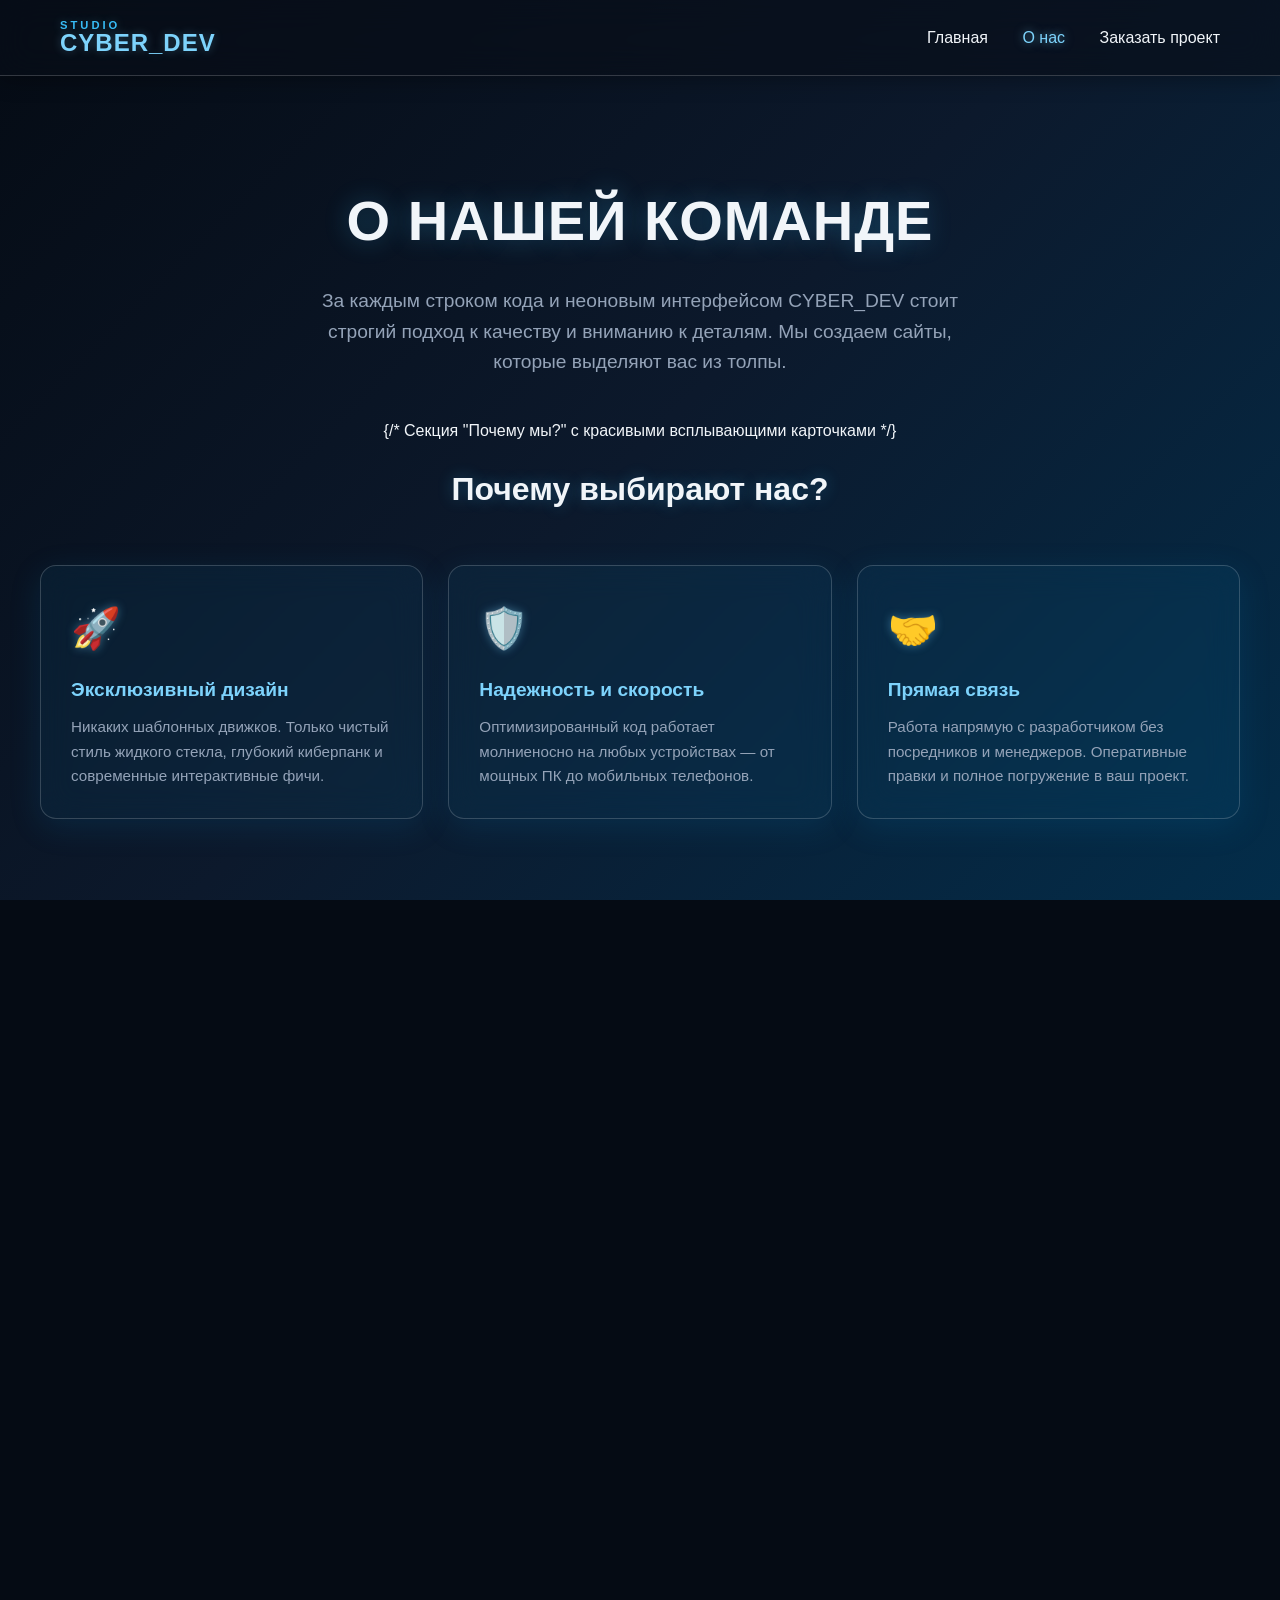
==== about.html @ 65df3660 "Add Why Us section with smooth scroll animations to about.html" ====
<!DOCTYPE html>
<html lang="ru">
<head>
    <meta charset="UTF-8" />
    <meta name="viewport" content="width=device-width, initial-scale=1.0" />
    <title>CYBER_DEV // О нашей команде</title>
    <meta name="description" content="Познакомьтесь с командой CYBER_DEV, создающей веб-будущее." />
    <link rel="stylesheet" href="css/styles.css" />
    <style>
        /* Анимация появления элементов при прокрутке */
        .fade-in-up {
            opacity: 0;
            transform: translateY(30px);
            transition: opacity 0.8s cubic-bezier(0.05, 0.9, 0.1, 1.05), transform 0.8s cubic-bezier(0.05, 0.9, 0.1, 1.05);
        }
        .fade-in-up.visible {
            opacity: 1;
            transform: translateY(0);
        }

        /* Дополнительные стили для блока "Почему мы?" */
        .why-us-grid {
            display: grid;
            grid-template-columns: repeat(auto-fit, minmax(280px, 1fr));
            gap: 25px;
            margin: 50px 0;
        }
        .why-card {
            background: var(--glass-bg);
            backdrop-filter: blur(16px);
            -webkit-backdrop-filter: blur(16px);
            border: 1px solid var(--glass-border);
            border-radius: 16px;
            padding: 30px;
            text-align: left;
            box-shadow: var(--glass-shadow);
            transition: all 0.4s ease;
        }
        .why-card:hover {
            transform: translateY(-5px);
            border-color: rgba(125, 211, 252, 0.4);
            box-shadow: 0 12px 35px rgba(2, 132, 199, 0.2), var(--ice-glow);
        }
        .why-card h4 {
            color: var(--ice-light);
            margin-bottom: 10px;
            font-size: 1.2rem;
        }
        .why-card p {
            color: #94a3b8;
            font-size: 0.95rem;
        }
    </style>
</head>
<body class="cyber-body">
    <header class="site-header">
        <div class="wrap header-inner">
            <a class="brand" href="index.html">
                <small>STUDIO</small>
                <strong>CYBER_DEV</strong>
            </a>
            <nav class="header-nav">
                <a href="index.html">Главная</a>
                <a href="about.html" class="active">О нас</a>
                <a href="#order-section">Заказать проект</a>
            </nav>
        </div>
    </header>

    <main class="wrap hero-section">
        <section class="hero fade-in-up">
            <h1 class="hero-title glitch" data-text="О нашей команде">О нашей команде</h1>
            <p class="hero-subtitle">
                За каждым строком кода и неоновым интерфейсом CYBER_DEV стоит строгий подход к качеству и вниманию к деталям. Мы создаем сайты, которые выделяют вас из толпы.
            </p>
        </section>

        {/* Секция "Почему мы?" с красивыми всплывающими карточками */}
        <section style="padding: 20px 0;">
            <h2 style="text-align: center; color: var(--text-main); margin-bottom: 30px; font-size: 2rem; text-shadow: 0 0 15px rgba(56, 189, 248, 0.3);" class="fade-in-up">Почему выбирают нас?</h2>
            
            <div class="why-us-grid">
                <div class="why-card fade-in-up" style="transition-delay: 0.1s;">
                    <div class="card-icon">🚀</div>
                    <h4>Эксклюзивный дизайн</h4>
                    <p>Никаких шаблонных движков. Только чистый стиль жидкого стекла, глубокий киберпанк и современные интерактивные фичи.</p>
                </div>
                <div class="why-card fade-in-up" style="transition-delay: 0.2s;">
                    <div class="card-icon">🛡️</div>
                    <h4>Надежность и скорость</h4>
                    <p>Оптимизированный код работает молниеносно на любых устройствах — от мощных ПК до мобильных телефонов.</p>
                </div>
                <div class="why-card fade-in-up" style="transition-delay: 0.3s;">
                    <div class="card-icon">🤝</div>
                    <h4>Прямая связь</h4>
                    <p>Работа напрямую с разработчиком без посредников и менеджеров. Оперативные правки и полное погружение в ваш проект.</p>
                </div>
            </div>
        </section>

        <!-- Блок разработчика -->
        <section class="services-grid fade-in-up" style="justify-content: center; display: flex; padding-bottom: 20px;">
            <div class="service-card" style="text-align: center; max-width: 450px;">
                <h3 style="color: var(--ice-light); margin-bottom: 10px;">Ядро разработки</h3>
                <p>Создание уникальных цифровых миров и веб-интерфейсов с вайбом киберпанка.</p>
            </div>
        </section>

        <!-- Секция заказа проекта -->
        <section id="order-section" class="order-container fade-in-up">
            <div class="order-card cyber-glass">
                <div class="profile-avatar-wrap">
                    <img src="images/3001849068.jpg" alt="Захар Прудников" class="profile-avatar">
                    <div class="neon-glow-ring"></div>
                </div>
                <div class="order-info">
                    <h2>Связь с разработчиком</h2>
                    <p>Хотите заказать современный кибер-лендинг или обсудить проект? Напишите мне в Telegram — обсудим детали!</p>
                    <a href="https://t.me/iusearchbtwe" target="_blank" class="telegram-btn">
                        <svg width="20" height="20" viewBox="0 0 24 24" fill="currentColor"><path d="M12 0C5.373 0 0 5.373 0 12s5.373 12 12 12 12-5.373 12-12S18.627 0 12 0zm5.894 8.221l-1.97 9.28c-.145.658-.537.818-1.084.508l-3-2.21-1.446 1.394c-.14.14-.26.26-.534.26l.213-3.053 5.56-5.023c.242-.213-.054-.333-.373-.121l-6.871 4.326-2.962-.924c-.643-.204-.657-.643.136-.953l11.57-4.461c.537-.195 1.006.13.821 1.054z"/></svg>
                        Написать в Telegram (@iusearchbtwe)
                    </a>
                </div>
            </div>
        </section>
    </main>

    <footer class="site-footer">
        <div class="wrap">&copy; 2026 CYBER_DEV STUDIO. Мыслим в стиле неон.</div>
    </footer>

    <script>
        // Плавный скролл для якорей
        document.querySelectorAll('a[href^="#"]').forEach(anchor => {
            anchor.addEventListener('click', function (e) {
                const targetId = this.getAttribute('href');
                if (targetId.startsWith('#') && targetId.length > 1) {
                    e.preventDefault();
                    const targetElement = document.querySelector(targetId);
                    if (targetElement) {
                        const bodyContainer = document.querySelector('body.cyber-body');
                        const targetPosition = targetElement.offsetTop - 20;
                        bodyContainer.scrollTo({
                            top: targetPosition,
                            behavior: 'smooth'
                        });
                    }
                }
            });
        });

        // Скрипт для всплывания элементов при прокрутке внутри кастомного body
        const bodyContainer = document.querySelector('body.cyber-body');
        const observerOptions = {
            root: bodyContainer,
            threshold: 0.1
        };

        const observer = new IntersectionObserver((entries, observer) => {
            entries.forEach(entry => {
                if (entry.isIntersecting) {
                    entry.target.classList.add('visible');
                    observer.unobserve(entry.target);
                }
            });
        }, observerOptions);

        document.querySelectorAll('.fade-in-up').forEach(el => {
            observer.observe(el);
        });
    </script>
</body>
</html>
---- css/styles.css ----
/* --- Liquid Glass / Ледяной стиль --- */
:root {
    --bg-color: #080e1a;         /* Глубокий темно-синий ночной фон */
    --ice-blue: #38bdf8;         /* Яркий ледяно-голубой акцент */
    --ice-light: #7dd3fc;        /* Светлый голубой оттенок */
    --glass-bg: rgba(14, 165, 233, 0.07); /* Полупрозрачная стеклянная заливка */
    --glass-border: rgba(255, 255, 255, 0.18); /* Тонкий световой блик рамки */
    --text-main: #f1f5f9;        /* Чистый светлый текст */
    --glass-shadow: 0 8px 32px 0 rgba(2, 132, 199, 0.15);
    --ice-glow: 0 0 15px rgba(56, 189, 248, 0.4), 0 0 30px rgba(56, 189, 248, 0.2);
}

*, *::before, *::after {
    box-sizing: border-box;
    margin: 0;
    padding: 0;
}

/* Фиксация html и body для предотвращения белых полос прокрутки на мобильных */
html {
    background-color: #050b14;
    height: 100%;
    overflow: hidden;
}

body.cyber-body {
    background: linear-gradient(135deg, #050b14 0%, #0c192c 50%, #032d4a 100%);
    background-attachment: fixed;
    color: var(--text-main);
    font-family: 'Segoe UI', Tahoma, Geneva, Verdana, sans-serif;
    line-height: 1.6;
    
    /* Переносим скролл внутрь body на всю высоту экрана */
    position: fixed;
    top: 0;
    left: 0;
    width: 100%;
    height: 100%;
    overflow-y: auto;
    overflow-x: hidden;
    -webkit-overflow-scrolling: touch;
}

.wrap {
    max-width: 1200px;
    margin: 0 auto;
    padding: 0 20px;
}

/* Шапка сайта (Эффект жидкого стекла) */
.site-header {
    background: rgba(8, 14, 26, 0.65);
    backdrop-filter: blur(16px);
    -webkit-backdrop-filter: blur(16px);
    padding: 20px 0;
    border-bottom: 1px solid var(--glass-border);
    position: sticky;
    top: 0;
    z-index: 1000;
    box-shadow: 0 4px 20px rgba(0, 0, 0, 0.3);
}

.header-inner {
    display: flex;
    justify-content: space-between;
    align-items: center;
}

.brand {
    text-decoration: none;
    color: var(--ice-light);
    font-weight: bold;
    text-shadow: 0 0 10px rgba(125, 211, 252, 0.3);
    display: flex;
    flex-direction: column;
    line-height: 1;
    transition: transform 0.3s ease;
}

.brand:hover {
    transform: scale(1.02);
}

.brand small {
    font-size: 0.7rem;
    letter-spacing: 3px;
    color: var(--ice-blue);
}

.brand strong {
    font-size: 1.5rem;
    letter-spacing: 1px;
}

.header-nav a {
    text-decoration: none;
    color: var(--text-main);
    margin-left: 30px;
    transition: all 0.3s ease;
    position: relative;
    padding: 5px 0;
    font-weight: 500;
}

.header-nav a:hover, 
.header-nav a.active {
    color: var(--ice-light);
    text-shadow: 0 0 10px rgba(125, 211, 252, 0.6);
}

/* Главный блок */
.hero-section {
    padding: 100px 0;
    text-align: center;
}

.hero-title {
    font-size: 3.5rem;
    color: var(--text-main);
    margin-bottom: 20px;
    text-shadow: 0 0 25px rgba(56, 189, 248, 0.3);
    text-transform: uppercase;
    letter-spacing: 1px;
}

.hero-subtitle {
    font-size: 1.2rem;
    max-width: 700px;
    margin: 0 auto 40px;
    color: #94a3b8;
}

/* Кнопки в стиле Liquid Glass */
.btn-neon {
    display: inline-block;
    padding: 15px 35px;
    background: var(--glass-bg);
    backdrop-filter: blur(12px);
    -webkit-backdrop-filter: blur(12px);
    border: 1px solid var(--glass-border);
    border-radius: 12px;
    color: var(--ice-light);
    text-decoration: none;
    text-transform: uppercase;
    font-weight: bold;
    letter-spacing: 1px;
    transition: all 0.4s cubic-bezier(0.05, 0.9, 0.1, 1.05);
    box-shadow: var(--glass-shadow);
}

.btn-neon:hover {
    background: rgba(56, 189, 248, 0.2);
    border-color: var(--ice-light);
    color: #ffffff;
    transform: translateY(-3px);
    box-shadow: 0 10px 30px rgba(56, 189, 248, 0.35), var(--ice-glow);
}

/* Карточки услуг (Стеклянные панели) */
.services-grid {
    display: grid;
    grid-template-columns: repeat(auto-fit, minmax(300px, 1fr));
    gap: 30px;
    padding: 50px 0;
}

.service-card {
    background: var(--glass-bg);
    backdrop-filter: blur(16px);
    -webkit-backdrop-filter: blur(16px);
    border: 1px solid var(--glass-border);
    border-radius: 18px;
    padding: 35px;
    text-align: left;
    box-shadow: var(--glass-shadow);
    transition: all 0.4s cubic-bezier(0.05, 0.9, 0.1, 1.05);
}

.service-card:hover {
    transform: translateY(-6px);
    background: rgba(14, 165, 233, 0.12);
    border-color: rgba(125, 211, 252, 0.4);
    box-shadow: 0 15px 40px rgba(2, 132, 199, 0.25), 0 0 20px rgba(56, 189, 248, 0.15);
}

.card-icon {
    font-size: 2.5rem;
    color: var(--ice-light);
    margin-bottom: 15px;
    text-shadow: 0 0 10px rgba(125, 211, 252, 0.4);
}

.service-card h3 {
    color: var(--text-main);
    margin-bottom: 10px;
    font-size: 1.3rem;
}

.service-card p {
    color: #94a3b8;
}

/* Подвал */
.site-footer {
    background: rgba(8, 14, 26, 0.8);
    backdrop-filter: blur(12px);
    -webkit-backdrop-filter: blur(12px);
    padding: 30px 0;
    border-top: 1px solid var(--glass-border);
    text-align: center;
    font-size: 0.85rem;
    color: #64748b;
}

/* --- Секция заказа проекта (В стиле Liquid Glass) --- */
.order-container {
    padding: 60px 0 100px;
    display: flex;
    justify-content: center;
    align-items: center;
}

.order-card {
    display: flex;
    align-items: center;
    gap: 40px;
    max-width: 850px;
    width: 100%;
    padding: 45px;
    border-radius: 20px;
    background: var(--glass-bg);
    backdrop-filter: blur(16px);
    -webkit-backdrop-filter: blur(16px);
    border: 1px solid var(--glass-border);
    box-shadow: var(--glass-shadow);
    transition: all 0.4s ease;
}

.order-card:hover {
    border-color: rgba(125, 211, 252, 0.4);
    box-shadow: 0 15px 40px rgba(2, 132, 199, 0.25), 0 0 25px rgba(56, 189, 248, 0.15);
}

.profile-avatar-wrap {
    position: relative;
    width: 140px;
    height: 140px;
    flex-shrink: 0;
}

.profile-avatar {
    width: 100%;
    height: 100%;
    object-fit: cover;
    border-radius: 50%;
    border: 2px solid var(--ice-light);
    box-shadow: 0 0 20px rgba(56, 189, 248, 0.4);
}

.neon-glow-ring {
    position: absolute;
    inset: -5px;
    border-radius: 50%;
    border: 1px dashed var(--ice-blue);
    animation: rotateRing 15s linear infinite;
    pointer-events: none;
}

@keyframes rotateRing {
    0% { transform: rotate(0deg); }
    100% { transform: rotate(360deg); }
}

.order-info h2 {
    color: var(--text-main);
    margin-bottom: 12px;
    font-size: 1.6rem;
    text-shadow: 0 0 15px rgba(56, 189, 248, 0.3);
}

.order-info p {
    color: #94a3b8;
    margin-bottom: 25px;
    line-height: 1.6;
}

.telegram-btn {
    display: inline-flex;
    align-items: center;
    gap: 12px;
    background: rgba(34, 158, 217, 0.15);
    backdrop-filter: blur(10px);
    -webkit-backdrop-filter: blur(10px);
    border: 1px solid rgba(56, 189, 248, 0.4);
    color: var(--ice-light);
    padding: 14px 28px;
    border-radius: 12px;
    text-decoration: none;
    font-weight: bold;
    letter-spacing: 0.5px;
    transition: all 0.3s ease;
    box-shadow: 0 4px 20px rgba(2, 132, 199, 0.2);
}

.telegram-btn:hover {
    background: rgba(34, 158, 217, 0.3);
    border-color: var(--ice-light);
    color: #ffffff;
    transform: translateY(-3px);
    box-shadow: 0 8px 25px rgba(56, 189, 248, 0.4), var(--ice-glow);
}

@media (max-width: 768px) {
    .order-card {
        flex-direction: column;
        text-align: center;
        padding: 30px 20px;
    }
    .telegram-btn {
        justify-content: center;
        width: 100%;
    }
}
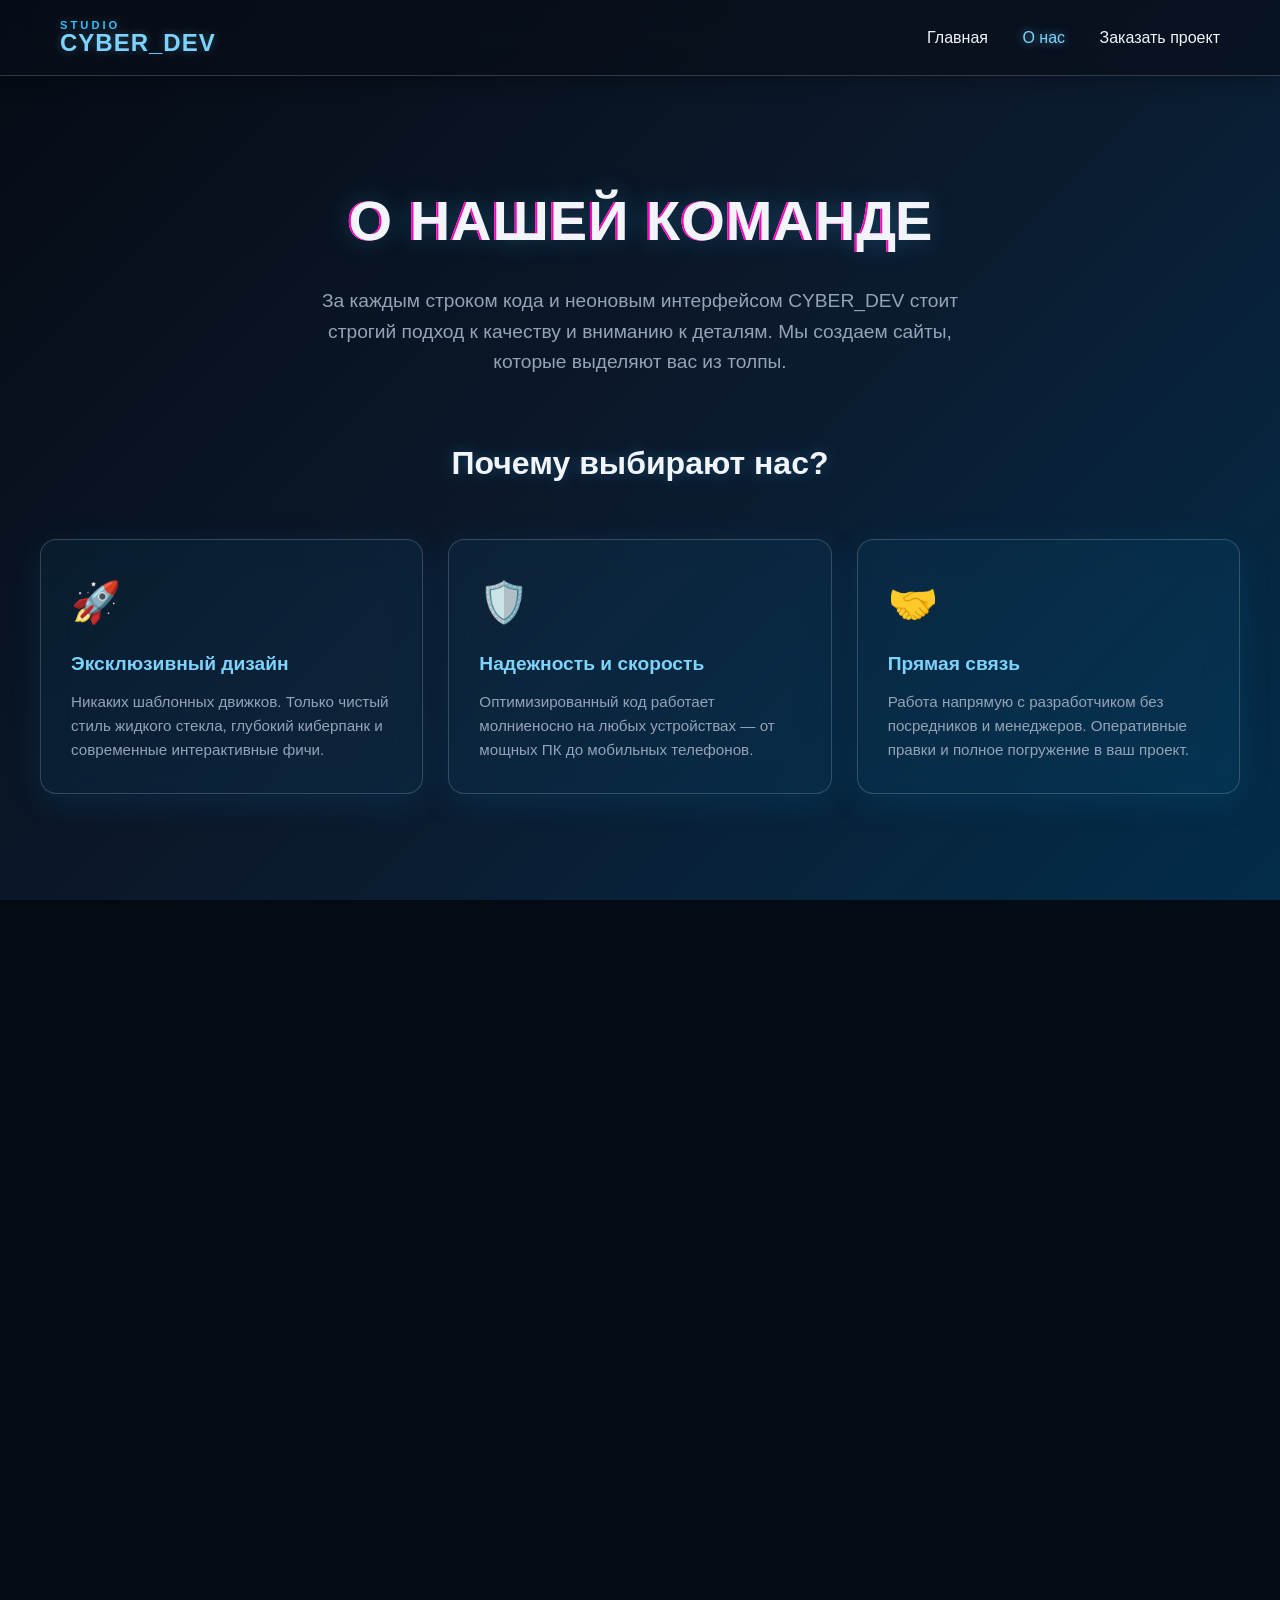
==== commit 8e8209f6: "Fix artifact comment in about.html" ====
--- a/about.html
+++ b/about.html
@@ -75,7 +75,7 @@
             </p>
         </section>
 
-        {/* Секция "Почему мы?" с красивыми всплывающими карточками */}
+        <!-- Секция "Почему мы?" с красивыми всплывающими карточками -->
         <section style="padding: 20px 0;">
             <h2 style="text-align: center; color: var(--text-main); margin-bottom: 30px; font-size: 2rem; text-shadow: 0 0 15px rgba(56, 189, 248, 0.3);" class="fade-in-up">Почему выбирают нас?</h2>
             
--- a/css/styles.css
+++ b/css/styles.css
@@ -1,11 +1,11 @@
 /* --- Liquid Glass / Ледяной стиль --- */
 :root {
-    --bg-color: #080e1a;         /* Глубокий темно-синий ночной фон */
-    --ice-blue: #38bdf8;         /* Яркий ледяно-голубой акцент */
-    --ice-light: #7dd3fc;        /* Светлый голубой оттенок */
-    --glass-bg: rgba(14, 165, 233, 0.07); /* Полупрозрачная стеклянная заливка */
-    --glass-border: rgba(255, 255, 255, 0.18); /* Тонкий световой блик рамки */
-    --text-main: #f1f5f9;        /* Чистый светлый текст */
+    --bg-color: #080e1a;
+    --ice-blue: #38bdf8;
+    --ice-light: #7dd3fc;
+    --glass-bg: rgba(14, 165, 233, 0.07);
+    --glass-border: rgba(255, 255, 255, 0.18);
+    --text-main: #f1f5f9;
     --glass-shadow: 0 8px 32px 0 rgba(2, 132, 199, 0.15);
     --ice-glow: 0 0 15px rgba(56, 189, 248, 0.4), 0 0 30px rgba(56, 189, 248, 0.2);
 }
@@ -16,7 +16,6 @@
     padding: 0;
 }
 
-/* Фиксация html и body для предотвращения белых полос прокрутки на мобильных */
 html {
     background-color: #050b14;
     height: 100%;
@@ -29,8 +28,6 @@
     color: var(--text-main);
     font-family: 'Segoe UI', Tahoma, Geneva, Verdana, sans-serif;
     line-height: 1.6;
-    
-    /* Переносим скролл внутрь body на всю высоту экрана */
     position: fixed;
     top: 0;
     left: 0;
@@ -47,7 +44,6 @@
     padding: 0 20px;
 }
 
-/* Шапка сайта (Эффект жидкого стекла) */
 .site-header {
     background: rgba(8, 14, 26, 0.65);
     backdrop-filter: blur(16px);
@@ -108,7 +104,6 @@
     text-shadow: 0 0 10px rgba(125, 211, 252, 0.6);
 }
 
-/* Главный блок */
 .hero-section {
     padding: 100px 0;
     text-align: center;
@@ -121,6 +116,55 @@
     text-shadow: 0 0 25px rgba(56, 189, 248, 0.3);
     text-transform: uppercase;
     letter-spacing: 1px;
+}
+
+.glitch {
+    position: relative;
+    display: inline-block;
+    color: var(--text-main);
+}
+
+.glitch::before,
+.glitch::after {
+    content: attr(data-text);
+    position: absolute;
+    top: 0;
+    left: 0;
+    width: 100%;
+    height: 100%;
+    background: transparent;
+}
+
+.glitch::before {
+    left: 2px;
+    text-shadow: -2px 0 #ff00c1;
+    clip: rect(24px, 550px, 90px, 0);
+    animation: glitch-anim 3s infinite linear alternate-reverse;
+}
+
+.glitch::after {
+    left: -2px;
+    text-shadow: -2px 0 #00efff, 0 2px #ff00c1;
+    clip: rect(85px, 550px, 140px, 0);
+    animation: glitch-anim2 2.5s infinite linear alternate-reverse;
+}
+
+@keyframes glitch-anim {
+    0% { clip: rect(12px, 9999px, 44px, 0); }
+    20% { clip: rect(65px, 9999px, 110px, 0); }
+    40% { clip: rect(3px, 9999px, 55px, 0); }
+    60% { clip: rect(80px, 9999px, 130px, 0); }
+    80% { clip: rect(30px, 9999px, 95px, 0); }
+    100% { clip: rect(50px, 9999px, 120px, 0); }
+}
+
+@keyframes glitch-anim2 {
+    0% { clip: rect(70px, 9999px, 115px, 0); }
+    20% { clip: rect(15px, 9999px, 60px, 0); }
+    40% { clip: rect(90px, 9999px, 145px, 0); }
+    60% { clip: rect(40px, 9999px, 85px, 0); }
+    80% { clip: rect(5px, 9999px, 35px, 0); }
+    100% { clip: rect(60px, 9999px, 100px, 0); }
 }
 
 .hero-subtitle {
@@ -130,7 +174,6 @@
     color: #94a3b8;
 }
 
-/* Кнопки в стиле Liquid Glass */
 .btn-neon {
     display: inline-block;
     padding: 15px 35px;
@@ -144,7 +187,7 @@
     text-transform: uppercase;
     font-weight: bold;
     letter-spacing: 1px;
-    transition: all 0.4s cubic-bezier(0.05, 0.9, 0.1, 1.05);
+    transition: all 0.4s ease;
     box-shadow: var(--glass-shadow);
 }
 
@@ -156,7 +199,6 @@
     box-shadow: 0 10px 30px rgba(56, 189, 248, 0.35), var(--ice-glow);
 }
 
-/* Карточки услуг (Стеклянные панели) */
 .services-grid {
     display: grid;
     grid-template-columns: repeat(auto-fit, minmax(300px, 1fr));
@@ -173,21 +215,12 @@
     padding: 35px;
     text-align: left;
     box-shadow: var(--glass-shadow);
-    transition: all 0.4s cubic-bezier(0.05, 0.9, 0.1, 1.05);
-}
-
-.service-card:hover {
-    transform: translateY(-6px);
-    background: rgba(14, 165, 233, 0.12);
-    border-color: rgba(125, 211, 252, 0.4);
-    box-shadow: 0 15px 40px rgba(2, 132, 199, 0.25), 0 0 20px rgba(56, 189, 248, 0.15);
 }
 
 .card-icon {
     font-size: 2.5rem;
     color: var(--ice-light);
     margin-bottom: 15px;
-    text-shadow: 0 0 10px rgba(125, 211, 252, 0.4);
 }
 
 .service-card h3 {
@@ -200,7 +233,6 @@
     color: #94a3b8;
 }
 
-/* Подвал */
 .site-footer {
     background: rgba(8, 14, 26, 0.8);
     backdrop-filter: blur(12px);
@@ -212,7 +244,6 @@
     color: #64748b;
 }
 
-/* --- Секция заказа проекта (В стиле Liquid Glass) --- */
 .order-container {
     padding: 60px 0 100px;
     display: flex;
@@ -233,12 +264,6 @@
     -webkit-backdrop-filter: blur(16px);
     border: 1px solid var(--glass-border);
     box-shadow: var(--glass-shadow);
-    transition: all 0.4s ease;
-}
-
-.order-card:hover {
-    border-color: rgba(125, 211, 252, 0.4);
-    box-shadow: 0 15px 40px rgba(2, 132, 199, 0.25), 0 0 25px rgba(56, 189, 248, 0.15);
 }
 
 .profile-avatar-wrap {
@@ -275,13 +300,11 @@
     color: var(--text-main);
     margin-bottom: 12px;
     font-size: 1.6rem;
-    text-shadow: 0 0 15px rgba(56, 189, 248, 0.3);
 }
 
 .order-info p {
     color: #94a3b8;
     margin-bottom: 25px;
-    line-height: 1.6;
 }
 
 .telegram-btn {
@@ -297,16 +320,13 @@
     border-radius: 12px;
     text-decoration: none;
     font-weight: bold;
-    letter-spacing: 0.5px;
     transition: all 0.3s ease;
-    box-shadow: 0 4px 20px rgba(2, 132, 199, 0.2);
 }
 
 .telegram-btn:hover {
     background: rgba(34, 158, 217, 0.3);
     border-color: var(--ice-light);
     color: #ffffff;
-    transform: translateY(-3px);
     box-shadow: 0 8px 25px rgba(56, 189, 248, 0.4), var(--ice-glow);
 }
 
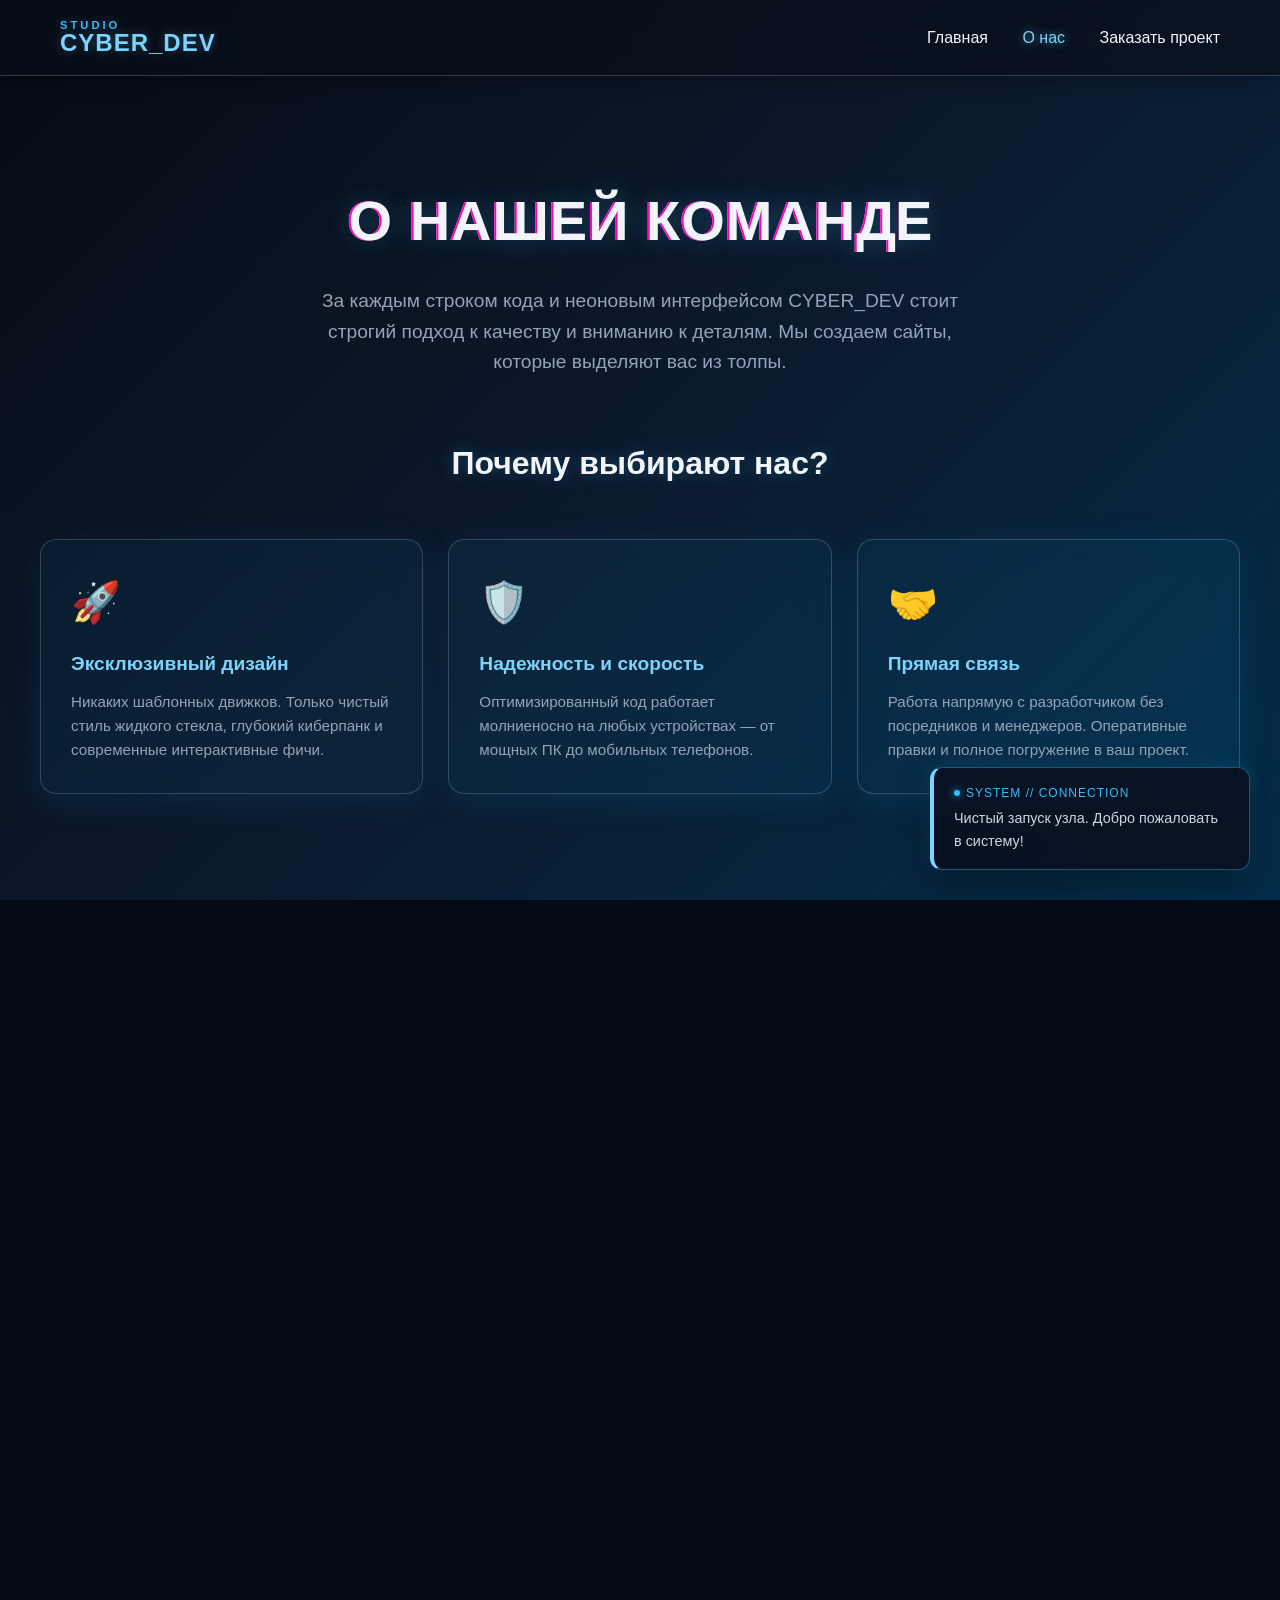
==== commit 8af962c7: "Add cyber welcome toast notification" ====
--- a/about.html
+++ b/about.html
@@ -7,7 +7,6 @@
     <meta name="description" content="Познакомьтесь с командой CYBER_DEV, создающей веб-будущее." />
     <link rel="stylesheet" href="css/styles.css" />
     <style>
-        /* Анимация появления элементов при прокрутке */
         .fade-in-up {
             opacity: 0;
             transform: translateY(30px);
@@ -18,7 +17,6 @@
             transform: translateY(0);
         }
 
-        /* Дополнительные стили для блока "Почему мы?" */
         .why-us-grid {
             display: grid;
             grid-template-columns: repeat(auto-fit, minmax(280px, 1fr));
@@ -50,9 +48,64 @@
             color: #94a3b8;
             font-size: 0.95rem;
         }
+
+        /* Стиль для всплывающего киберпанк-уведомления */
+        #cyber-welcome-toast {
+            position: fixed;
+            bottom: 30px;
+            right: 30px;
+            z-index: 9999;
+            background: rgba(10, 15, 30, 0.85);
+            backdrop-filter: blur(16px);
+            -webkit-backdrop-filter: blur(16px);
+            border: 1px solid rgba(56, 189, 248, 0.4);
+            border-left: 4px solid var(--ice-light, #38bdf8);
+            border-radius: 12px;
+            padding: 16px 20px;
+            color: #f8fafc;
+            box-shadow: 0 10px 30px rgba(0, 0, 0, 0.5), 0 0 20px rgba(56, 189, 248, 0.2);
+            font-family: inherit;
+            max-width: 320px;
+            transform: translateY(100px);
+            opacity: 0;
+            transition: all 0.5s cubic-bezier(0.175, 0.885, 0.32, 1.275);
+        }
+        #cyber-welcome-toast.show {
+            transform: translateY(0);
+            opacity: 1;
+        }
+        .toast-header {
+            font-size: 0.75rem;
+            text-transform: uppercase;
+            letter-spacing: 1px;
+            color: #38bdf8;
+            margin-bottom: 4px;
+            display: flex;
+            align-items: center;
+            gap: 6px;
+        }
+        .toast-header::before {
+            content: '';
+            display: inline-block;
+            width: 6px;
+            height: 6px;
+            background: #38bdf8;
+            border-radius: 50%;
+            box-shadow: 0 0 8px #38bdf8;
+        }
+        .toast-body {
+            font-size: 0.9rem;
+            color: #cbd5e1;
+        }
     </style>
 </head>
 <body class="cyber-body">
+    <!-- Всплывающее уведомление об источнике входа -->
+    <div id="cyber-welcome-toast">
+        <div class="toast-header">System // Connection</div>
+        <div class="toast-body" id="toast-message-text">Определяем источник подключения...</div>
+    </div>
+
     <header class="site-header">
         <div class="wrap header-inner">
             <a class="brand" href="index.html">
@@ -75,7 +128,7 @@
             </p>
         </section>
 
-        <!-- Секция "Почему мы?" с красивыми всплывающими карточками -->
+        <!-- Секция "Почему мы?" -->
         <section style="padding: 20px 0;">
             <h2 style="text-align: center; color: var(--text-main); margin-bottom: 30px; font-size: 2rem; text-shadow: 0 0 15px rgba(56, 189, 248, 0.3);" class="fade-in-up">Почему выбирают нас?</h2>
             
@@ -130,6 +183,50 @@
     </footer>
 
     <script>
+        // Логика определения источника перехода (реферера)
+        window.addEventListener('DOMContentLoaded', () => {
+            const toast = document.getElementById('cyber-welcome-toast');
+            const msgText = document.getElementById('toast-message-text');
+            
+            let sourceOrigin = document.referrer;
+            let message = "Добро пожаловать, странник! Прямой доступ к сети.";
+
+            if (sourceOrigin) {
+                try {
+                    let urlObj = new URL(sourceOrigin);
+                    let hostname = urlObj.hostname;
+                    
+                    if (hostname.includes('google')) {
+                        message = "Обнаружен вход через поисковую сеть Google.";
+                    } else if (hostname.includes('yandex')) {
+                        message = "Обнаружен вход через поисковую сеть Yandex.";
+                    } else if (hostname.includes('t.me') || hostname.includes('telegram')) {
+                        message = "Добро пожаловать из Telegram-канала/чата!";
+                    } else if (hostname.includes('vk.com')) {
+                        message = "Добро пожаловать из социальной сети VK!";
+                    } else if (hostname !== window.location.hostname) {
+                        message = `Приветствуем гостя с внешнего узла: ${hostname}`;
+                    }
+                } catch (e) {
+                    console.error(e);
+                }
+            } else {
+                message = "Чистый запуск узла. Добро пожаловать в систему!";
+            }
+
+            msgText.textContent = message;
+
+            // Плавное появление тостера через 0.8 секунд после загрузки
+            setTimeout(() => {
+                toast.classList.add('show');
+            }, 800);
+
+            // Автоматическое скрытие через 5 секунд
+            setTimeout(() => {
+                toast.classList.remove('show');
+            }, 5800);
+        });
+
         // Плавный скролл для якорей
         document.querySelectorAll('a[href^="#"]').forEach(anchor => {
             anchor.addEventListener('click', function (e) {
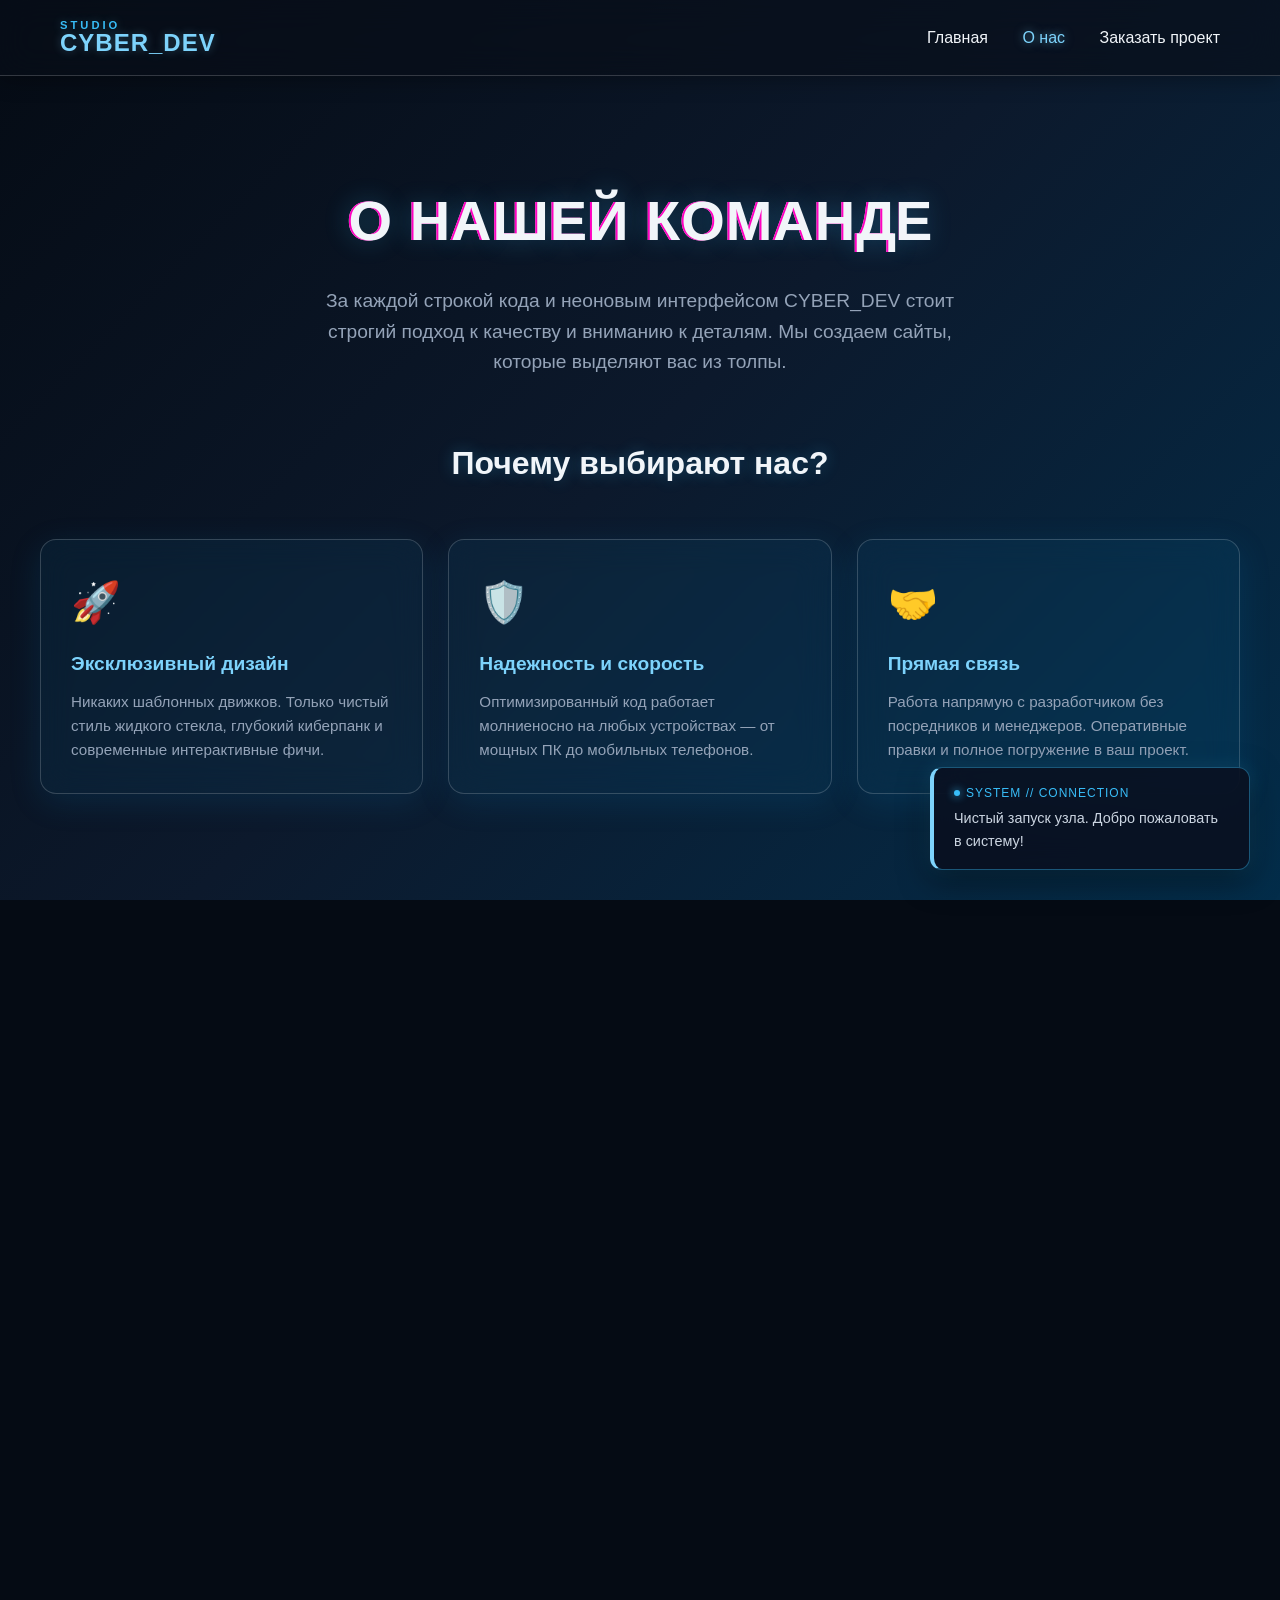
==== commit ce6e484c: "Add geolocation to welcome toast" ====
--- a/about.html
+++ b/about.html
@@ -103,7 +103,7 @@
     <!-- Всплывающее уведомление об источнике входа -->
     <div id="cyber-welcome-toast">
         <div class="toast-header">System // Connection</div>
-        <div class="toast-body" id="toast-message-text">Определяем источник подключения...</div>
+        <div class="toast-body" id="toast-message-text">Определяем местоположение узла...</div>
     </div>
 
     <header class="site-header">
@@ -124,7 +124,7 @@
         <section class="hero fade-in-up">
             <h1 class="hero-title glitch" data-text="О нашей команде">О нашей команде</h1>
             <p class="hero-subtitle">
-                За каждым строком кода и неоновым интерфейсом CYBER_DEV стоит строгий подход к качеству и вниманию к деталям. Мы создаем сайты, которые выделяют вас из толпы.
+                За каждой строкой кода и неоновым интерфейсом CYBER_DEV стоит строгий подход к качеству и вниманию к деталям. Мы создаем сайты, которые выделяют вас из толпы.
             </p>
         </section>
 
@@ -183,35 +183,53 @@
     </footer>
 
     <script>
-        // Логика определения источника перехода (реферера)
-        window.addEventListener('DOMContentLoaded', () => {
+        // Логика определения геолокации и источника перехода
+        window.addEventListener('DOMContentLoaded', async () => {
             const toast = document.getElementById('cyber-welcome-toast');
             const msgText = document.getElementById('toast-message-text');
             
-            let sourceOrigin = document.referrer;
             let message = "Добро пожаловать, странник! Прямой доступ к сети.";
-
-            if (sourceOrigin) {
-                try {
-                    let urlObj = new URL(sourceOrigin);
-                    let hostname = urlObj.hostname;
-                    
-                    if (hostname.includes('google')) {
-                        message = "Обнаружен вход через поисковую сеть Google.";
-                    } else if (hostname.includes('yandex')) {
-                        message = "Обнаружен вход через поисковую сеть Yandex.";
-                    } else if (hostname.includes('t.me') || hostname.includes('telegram')) {
-                        message = "Добро пожаловать из Telegram-канала/чата!";
-                    } else if (hostname.includes('vk.com')) {
-                        message = "Добро пожаловать из социальной сети VK!";
-                    } else if (hostname !== window.location.hostname) {
-                        message = `Приветствуем гостя с внешнего узла: ${hostname}`;
+            let locationDetected = false;
+
+            // Пытаемся определить город по IP
+            try {
+                let response = await fetch('https://ipapi.co/json/');
+                if (response.ok) {
+                    let data = await response.json();
+                    if (data && data.city) {
+                        message = `Привет, странник из ${data.city}!`;
+                        locationDetected = true;
                     }
-                } catch (e) {
-                    console.error(e);
-                }
-            } else {
-                message = "Чистый запуск узла. Добро пожаловать в систему!";
+                }
+            } catch (e) {
+                console.error("Геолокация недоступна:", e);
+            }
+
+            // Если город определить не удалось, проверяем реферер
+            if (!locationDetected) {
+                let sourceOrigin = document.referrer;
+                if (sourceOrigin) {
+                    try {
+                        let urlObj = new URL(sourceOrigin);
+                        let hostname = urlObj.hostname;
+                        
+                        if (hostname.includes('google')) {
+                            message = "Обнаружен вход через поисковую сеть Google.";
+                        } else if (hostname.includes('yandex')) {
+                            message = "Обнаружен вход через поисковую сеть Yandex.";
+                        } else if (hostname.includes('t.me') || hostname.includes('telegram')) {
+                            message = "Добро пожаловать из Telegram-канала/чата!";
+                        } else if (hostname.includes('vk.com')) {
+                            message = "Добро пожаловать из социальной сети VK!";
+                        } else if (hostname !== window.location.hostname) {
+                            message = `Приветствуем гостя с внешнего узла: ${hostname}`;
+                        }
+                    } catch (err) {
+                        console.error(err);
+                    }
+                } else {
+                    message = "Чистый запуск узла. Добро пожаловать в систему!";
+                }
             }
 
             msgText.textContent = message;
--- a/css/styles.css
+++ b/css/styles.css
@@ -330,14 +330,77 @@
     box-shadow: 0 8px 25px rgba(56, 189, 248, 0.4), var(--ice-glow);
 }
 
+/* ==========================================
+   Адаптивность для мобильных устройств
+   ========================================== */
+
+@media (max-width: 1024px) {
+    .wrap {
+        padding: 0 20px;
+    }
+}
+
 @media (max-width: 768px) {
-    .order-card {
+    .header-inner {
+        flex-direction: column;
+        gap: 15px;
+        padding: 15px 0;
+    }
+    
+    .header-nav {
+        gap: 15px;
+        font-size: 0.9rem;
+    }
+
+    .hero-title {
+        font-size: 2.2rem !important;
+        line-height: 1.2;
+    }
+
+    .hero-subtitle {
+        font-size: 0.95rem;
+    }
+
+    .why-us-grid {
+        grid-template-columns: 1fr !important;
+        gap: 15px;
+        margin: 30px 0;
+    }
+
+    .why-card {
+        padding: 20px;
+    }
+
+    .order-card,
+    .order-card.cyber-glass {
         flex-direction: column;
         text-align: center;
-        padding: 30px 20px;
-    }
+        padding: 25px 20px;
+    }
+
+    .profile-avatar-wrap {
+        margin: 0 auto 15px auto;
+    }
+
     .telegram-btn {
         justify-content: center;
         width: 100%;
     }
+
+    #cyber-welcome-toast {
+        bottom: 15px;
+        right: 15px;
+        left: 15px;
+        max-width: none;
+    }
+}
+
+@media (max-width: 480px) {
+    .hero-title {
+        font-size: 1.8rem !important;
+    }
+    
+    .site-header .brand strong {
+        font-size: 1.1rem;
+    }
 }
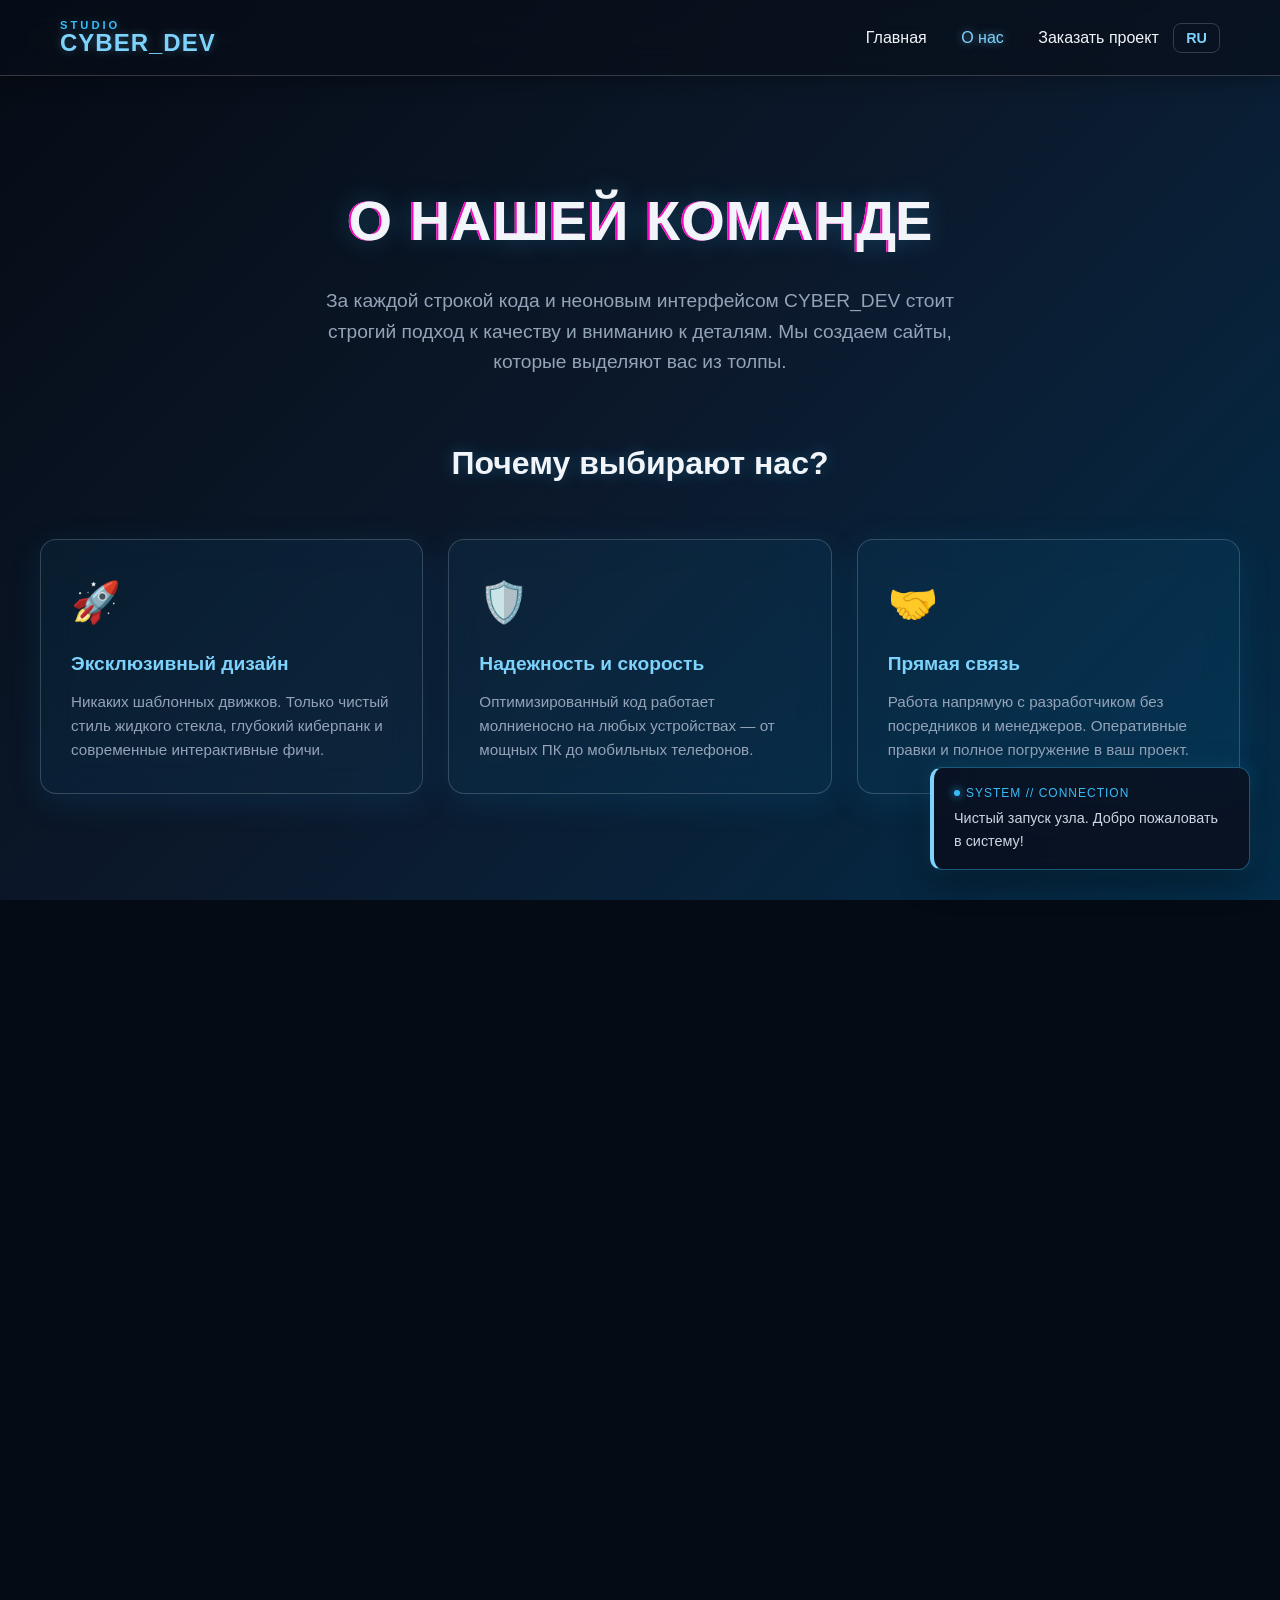
==== commit ebb4deff: "Add language switcher and geolocation" ====
--- a/about.html
+++ b/about.html
@@ -47,6 +47,26 @@
         .why-card p {
             color: #94a3b8;
             font-size: 0.95rem;
+        }
+
+        /* Кнопка переключения языка */
+        .lang-btn {
+            background: transparent;
+            border: 1px solid var(--glass-border);
+            color: var(--ice-light);
+            padding: 6px 12px;
+            border-radius: 8px;
+            cursor: pointer;
+            font-family: inherit;
+            font-size: 0.9rem;
+            font-weight: 600;
+            transition: all 0.3s ease;
+            margin-left: 10px;
+        }
+        .lang-btn:hover {
+            background: rgba(56, 189, 248, 0.15);
+            border-color: rgba(56, 189, 248, 0.4);
+            box-shadow: 0 0 12px rgba(56, 189, 248, 0.2);
         }
 
         /* Стиль для всплывающего киберпанк-уведомления */
@@ -113,40 +133,42 @@
                 <strong>CYBER_DEV</strong>
             </a>
             <nav class="header-nav">
-                <a href="index.html">Главная</a>
-                <a href="about.html" class="active">О нас</a>
-                <a href="#order-section">Заказать проект</a>
+                <a href="index.html" data-lang="nav-main">Главная</a>
+                <a href="about.html" class="active" data-lang="nav-about">О нас</a>
+                <a href="#order-section" data-lang="nav-order">Заказать проект</a>
+                <!-- Кнопка переключения языка -->
+                <button id="lang-switcher" class="lang-btn" onclick="toggleLanguage()">RU</button>
             </nav>
         </div>
     </header>
 
     <main class="wrap hero-section">
         <section class="hero fade-in-up">
-            <h1 class="hero-title glitch" data-text="О нашей команде">О нашей команде</h1>
-            <p class="hero-subtitle">
+            <h1 class="hero-title glitch" data-text="О нашей команде" data-lang="hero-title">О нашей команде</h1>
+            <p class="hero-subtitle" data-lang="hero-subtitle">
                 За каждой строкой кода и неоновым интерфейсом CYBER_DEV стоит строгий подход к качеству и вниманию к деталям. Мы создаем сайты, которые выделяют вас из толпы.
             </p>
         </section>
 
         <!-- Секция "Почему мы?" -->
         <section style="padding: 20px 0;">
-            <h2 style="text-align: center; color: var(--text-main); margin-bottom: 30px; font-size: 2rem; text-shadow: 0 0 15px rgba(56, 189, 248, 0.3);" class="fade-in-up">Почему выбирают нас?</h2>
+            <h2 style="text-align: center; color: var(--text-main); margin-bottom: 30px; font-size: 2rem; text-shadow: 0 0 15px rgba(56, 189, 248, 0.3);" class="fade-in-up" data-lang="why-title">Почему выбирают нас?</h2>
             
             <div class="why-us-grid">
                 <div class="why-card fade-in-up" style="transition-delay: 0.1s;">
                     <div class="card-icon">🚀</div>
-                    <h4>Эксклюзивный дизайн</h4>
-                    <p>Никаких шаблонных движков. Только чистый стиль жидкого стекла, глубокий киберпанк и современные интерактивные фичи.</p>
+                    <h4 data-lang="card-1-title">Эксклюзивный дизайн</h4>
+                    <p data-lang="card-1-text">Никаких шаблонных движков. Только чистый стиль жидкого стекла, глубокий киберпанк и современные интерактивные фичи.</p>
                 </div>
                 <div class="why-card fade-in-up" style="transition-delay: 0.2s;">
                     <div class="card-icon">🛡️</div>
-                    <h4>Надежность и скорость</h4>
-                    <p>Оптимизированный код работает молниеносно на любых устройствах — от мощных ПК до мобильных телефонов.</p>
+                    <h4 data-lang="card-2-title">Надежность и скорость</h4>
+                    <p data-lang="card-2-text">Оптимизированный код работает молниеносно на любых устройствах — от мощных ПК до мобильных телефонов.</p>
                 </div>
                 <div class="why-card fade-in-up" style="transition-delay: 0.3s;">
                     <div class="card-icon">🤝</div>
-                    <h4>Прямая связь</h4>
-                    <p>Работа напрямую с разработчиком без посредников и менеджеров. Оперативные правки и полное погружение в ваш проект.</p>
+                    <h4 data-lang="card-3-title">Прямая связь</h4>
+                    <p data-lang="card-3-text">Работа напрямую с разработчиком без посредников и менеджеров. Оперативные правки и полное погружение в ваш проект.</p>
                 </div>
             </div>
         </section>
@@ -154,8 +176,8 @@
         <!-- Блок разработчика -->
         <section class="services-grid fade-in-up" style="justify-content: center; display: flex; padding-bottom: 20px;">
             <div class="service-card" style="text-align: center; max-width: 450px;">
-                <h3 style="color: var(--ice-light); margin-bottom: 10px;">Ядро разработки</h3>
-                <p>Создание уникальных цифровых миров и веб-интерфейсов с вайбом киберпанка.</p>
+                <h3 style="color: var(--ice-light); margin-bottom: 10px;" data-lang="core-title">Ядро разработки</h3>
+                <p data-lang="core-text">Создание уникальных цифровых миров и веб-интерфейсов с вайбом киберпанка.</p>
             </div>
         </section>
 
@@ -167,11 +189,11 @@
                     <div class="neon-glow-ring"></div>
                 </div>
                 <div class="order-info">
-                    <h2>Связь с разработчиком</h2>
-                    <p>Хотите заказать современный кибер-лендинг или обсудить проект? Напишите мне в Telegram — обсудим детали!</p>
+                    <h2 data-lang="order-title">Связь с разработчиком</h2>
+                    <p data-lang="order-text">Хотите заказать современный кибер-лендинг или обсудить проект? Напишите мне в Telegram — обсудим детали!</p>
                     <a href="https://t.me/iusearchbtwe" target="_blank" class="telegram-btn">
                         <svg width="20" height="20" viewBox="0 0 24 24" fill="currentColor"><path d="M12 0C5.373 0 0 5.373 0 12s5.373 12 12 12 12-5.373 12-12S18.627 0 12 0zm5.894 8.221l-1.97 9.28c-.145.658-.537.818-1.084.508l-3-2.21-1.446 1.394c-.14.14-.26.26-.534.26l.213-3.053 5.56-5.023c.242-.213-.054-.333-.373-.121l-6.871 4.326-2.962-.924c-.643-.204-.657-.643.136-.953l11.57-4.461c.537-.195 1.006.13.821 1.054z"/></svg>
-                        Написать в Telegram (@iusearchbtwe)
+                        <span data-lang="order-btn">Написать в Telegram (@iusearchbtwe)</span>
                     </a>
                 </div>
             </div>
@@ -183,15 +205,82 @@
     </footer>
 
     <script>
+        // Словарь переводов
+        const translations = {
+            ru: {
+                "nav-main": "Главная",
+                "nav-about": "О нас",
+                "nav-order": "Заказать проект",
+                "hero-title": "О нашей команде",
+                "hero-subtitle": "За каждой строкой кода и неоновым интерфейсом CYBER_DEV стоит строгий подход к качеству и вниманию к деталям. Мы создаем сайты, которые выделяют вас из толпы.",
+                "why-title": "Почему выбирают нас?",
+                "card-1-title": "Эксклюзивный дизайн",
+                "card-1-text": "Никаких шаблонных движков. Только чистый стиль жидкого стекла, глубокий киберпанк и современные интерактивные фичи.",
+                "card-2-title": "Надежность и скорость",
+                "card-2-text": "Оптимизированный код работает молниеносно на любых устройствах — от мощных ПК до мобильных телефонов.",
+                "card-3-title": "Прямая связь",
+                "card-3-text": "Работа напрямую с разработчиком без посредников и менеджеров. Оперативные правки и полное погружение в ваш проект.",
+                "core-title": "Ядро разработки",
+                "core-text": "Создание уникальных цифровых миров и веб-интерфейсов с вайбом киберпанка.",
+                "order-title": "Связь с разработчиком",
+                "order-text": "Хотите заказать современный кибер-лендинг или обсудить проект? Напишите мне в Telegram — обсудим детали!",
+                "order-btn": "Написать в Telegram (@iusearchbtwe)"
+            },
+            en: {
+                "nav-main": "Home",
+                "nav-about": "About Us",
+                "nav-order": "Order Project",
+                "hero-title": "About Our Team",
+                "hero-subtitle": "Behind every line of code and neon interface of CYBER_DEV lies a strict approach to quality and attention to detail. We create websites that make you stand out from the crowd.",
+                "why-title": "Why Choose Us?",
+                "card-1-title": "Exclusive Design",
+                "card-1-text": "No template engines. Only pure liquid glass style, deep cyberpunk aesthetics, and modern interactive features.",
+                "card-2-title": "Reliability & Speed",
+                "card-2-text": "Optimized code runs lightning-fast on all devices—from powerful PCs to mobile phones.",
+                "card-3-title": "Direct Communication",
+                "card-3-text": "Work directly with the developer without middlemen or managers. Quick edits and full immersion in your project.",
+                "core-title": "Development Core",
+                "core-text": "Creating unique digital worlds and web interfaces with a cyberpunk vibe.",
+                "order-title": "Contact Developer",
+                "order-text": "Want to order a modern cyber-landing page or discuss a project? Write to me on Telegram—let's discuss the details!",
+                "order-btn": "Contact on Telegram (@iusearchbtwe)"
+            }
+        };
+
+        let currentLang = localStorage.getItem('site-lang') || 'ru';
+
+        function applyLanguage(lang) {
+            currentLang = lang;
+            localStorage.setItem('site-lang', lang);
+            
+            const switcher = document.getElementById('lang-switcher');
+            if (switcher) {
+                switcher.textContent = lang.toUpperCase();
+            }
+
+            document.querySelectorAll('[data-lang]').forEach(el => {
+                const key = el.getAttribute('data-lang');
+                if (translations[lang] && translations[lang][key]) {
+                    el.textContent = translations[lang][key];
+                }
+            });
+        }
+
+        function toggleLanguage() {
+            const newLang = currentLang === 'ru' ? 'en' : 'ru';
+            applyLanguage(newLang);
+        }
+
         // Логика определения геолокации и источника перехода
         window.addEventListener('DOMContentLoaded', async () => {
+            applyLanguage(currentLang);
+
             const toast = document.getElementById('cyber-welcome-toast');
             const msgText = document.getElementById('toast-message-text');
             
             let message = "Добро пожаловать, странник! Прямой доступ к сети.";
             let locationDetected = false;
 
-            // Пытаемся определить город по IP
             try {
                 let response = await fetch('https://ipapi.co/json/');
                 if (response.ok) {
@@ -205,7 +294,6 @@
                 console.error("Геолокация недоступна:", e);
             }
 
-            // Если город определить не удалось, проверяем реферер
             if (!locationDetected) {
                 let sourceOrigin = document.referrer;
                 if (sourceOrigin) {
@@ -234,12 +322,10 @@
 
             msgText.textContent = message;
 
-            // Плавное появление тостера через 0.8 секунд после загрузки
             setTimeout(() => {
                 toast.classList.add('show');
             }, 800);
 
-            // Автоматическое скрытие через 5 секунд
             setTimeout(() => {
                 toast.classList.remove('show');
             }, 5800);
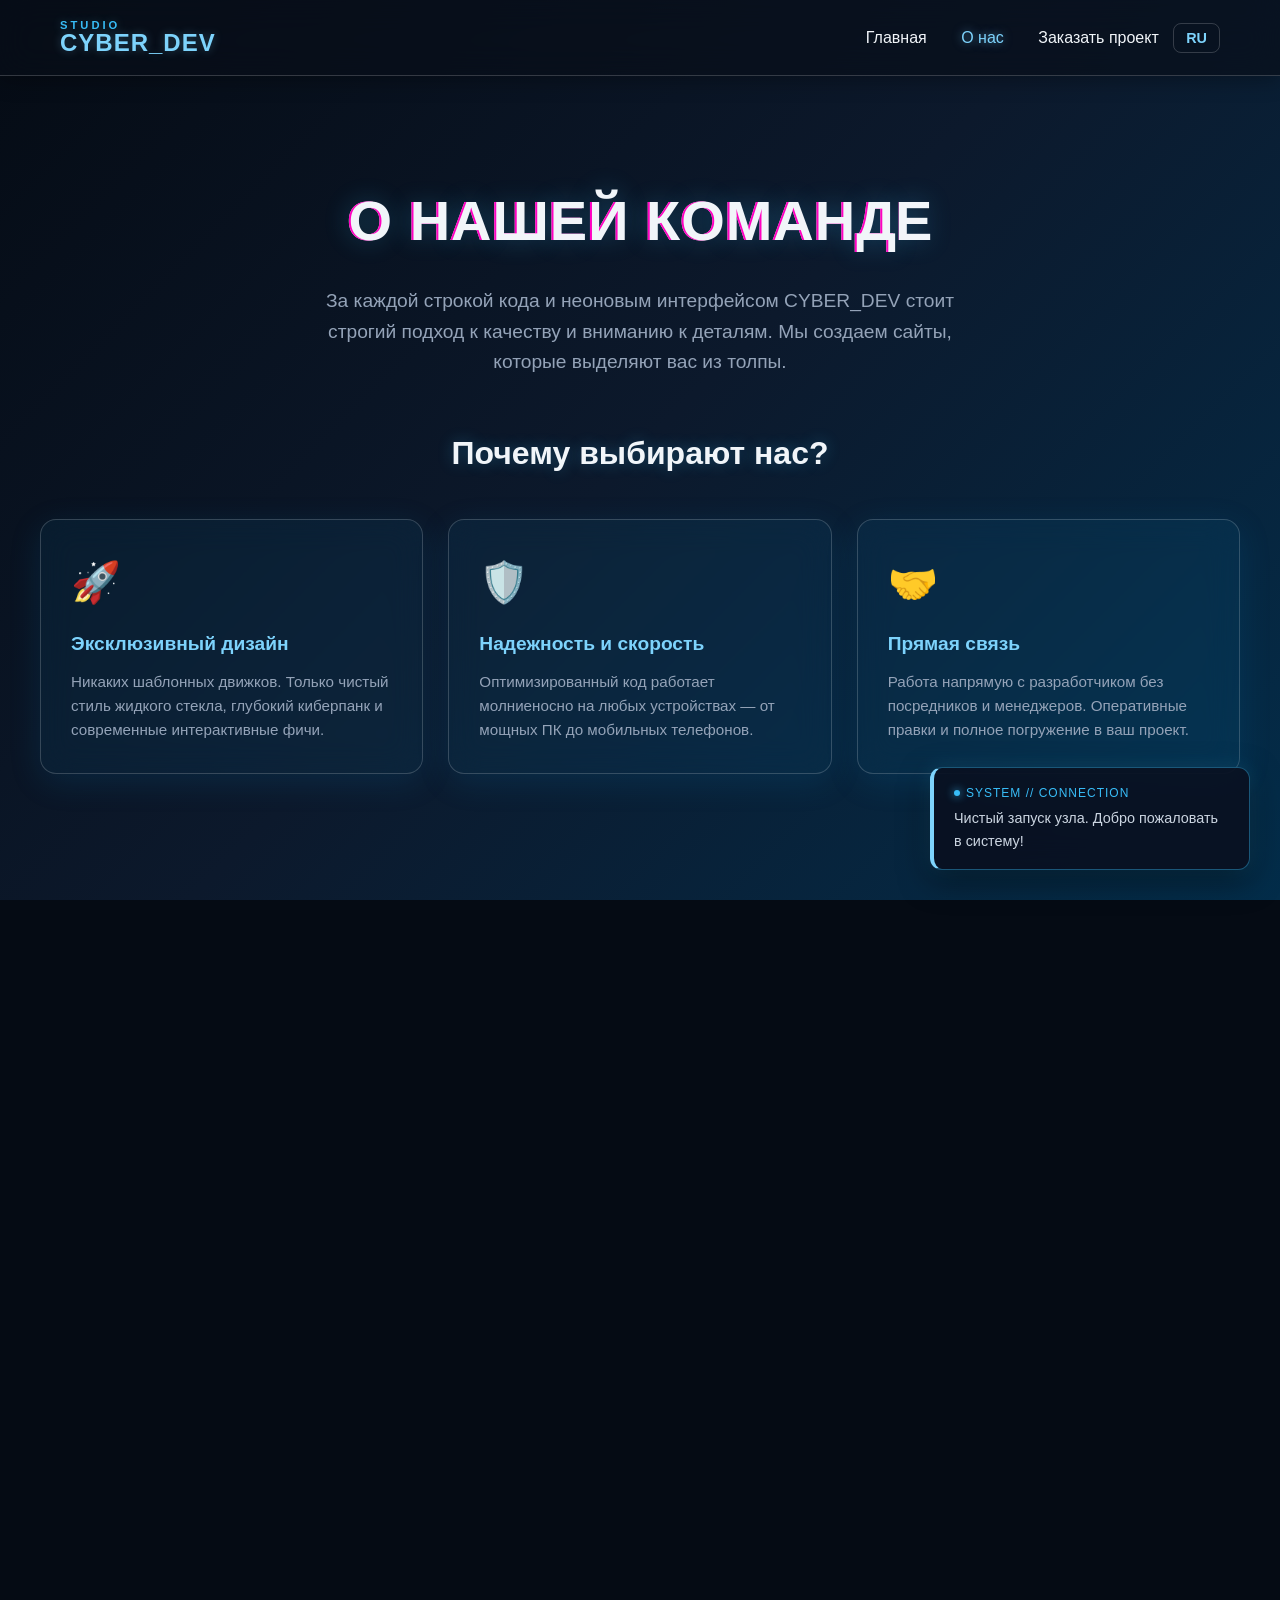
==== commit 5893d11a: "Add sleek architectural info slider" ====
--- a/about.html
+++ b/about.html
@@ -21,7 +21,7 @@
             display: grid;
             grid-template-columns: repeat(auto-fit, minmax(280px, 1fr));
             gap: 25px;
-            margin: 50px 0;
+            margin: 40px 0;
         }
         .why-card {
             background: var(--glass-bg);
@@ -36,7 +36,7 @@
         }
         .why-card:hover {
             transform: translateY(-5px);
-            border-color: rgba(125, 211, 252, 0.4);
+            border-color: rgba(56, 189, 248, 0.4);
             box-shadow: 0 12px 35px rgba(2, 132, 199, 0.2), var(--ice-glow);
         }
         .why-card h4 {
@@ -47,6 +47,86 @@
         .why-card p {
             color: #94a3b8;
             font-size: 0.95rem;
+        }
+
+        /* Стили для слайдера / карусели */
+        .slider-container {
+            position: relative;
+            max-width: 850px;
+            margin: 50px auto;
+            background: var(--glass-bg);
+            backdrop-filter: blur(16px);
+            -webkit-backdrop-filter: blur(16px);
+            border: 1px solid var(--glass-border);
+            border-radius: 20px;
+            padding: 40px;
+            box-shadow: var(--glass-shadow);
+            overflow: hidden;
+        }
+        .slide {
+            display: none;
+            animation: fadeInSlide 0.6s ease forwards;
+        }
+        .slide.active-slide {
+            display: block;
+        }
+        @keyframes fadeInSlide {
+            from { opacity: 0; transform: scale(0.98); }
+            to { opacity: 1; transform: scale(1); }
+        }
+        .slide-content h3 {
+            color: var(--ice-light);
+            font-size: 1.5rem;
+            margin-bottom: 15px;
+            display: flex;
+            align-items: center;
+            gap: 10px;
+        }
+        .slide-content p {
+            color: #cbd5e1;
+            font-size: 1.05rem;
+            line-height: 1.6;
+        }
+        .slider-controls {
+            display: flex;
+            justify-content: space-between;
+            align-items: center;
+            margin-top: 30px;
+            border-top: 1px solid rgba(255, 255, 255, 0.05);
+            padding-top: 20px;
+        }
+        .slider-btn {
+            background: rgba(56, 189, 248, 0.1);
+            border: 1px solid rgba(56, 189, 248, 0.3);
+            color: var(--ice-light);
+            padding: 8px 18px;
+            border-radius: 8px;
+            cursor: pointer;
+            font-family: inherit;
+            font-weight: 600;
+            transition: all 0.3s ease;
+        }
+        .slider-btn:hover {
+            background: rgba(56, 189, 248, 0.25);
+            box-shadow: 0 0 15px rgba(56, 189, 248, 0.3);
+        }
+        .slider-dots {
+            display: flex;
+            gap: 8px;
+        }
+        .dot {
+            width: 10px;
+            height: 10px;
+            border-radius: 50%;
+            background: rgba(255, 255, 255, 0.2);
+            cursor: pointer;
+            transition: all 0.3s ease;
+        }
+        .dot.active-dot {
+            background: var(--ice-light);
+            box-shadow: 0 0 10px var(--ice-light);
+            width: 25px;
+            border-radius: 6px;
         }
 
         /* Кнопка переключения языка */
@@ -69,7 +149,7 @@
             box-shadow: 0 0 12px rgba(56, 189, 248, 0.2);
         }
 
-        /* Стиль для всплывающего киберпанк-уведомления */
+        /* Всплывающее уведомление */
         #cyber-welcome-toast {
             position: fixed;
             bottom: 30px;
@@ -120,7 +200,6 @@
     </style>
 </head>
 <body class="cyber-body">
-    <!-- Всплывающее уведомление об источнике входа -->
     <div id="cyber-welcome-toast">
         <div class="toast-header">System // Connection</div>
         <div class="toast-body" id="toast-message-text">Определяем местоположение узла...</div>
@@ -136,7 +215,6 @@
                 <a href="index.html" data-lang="nav-main">Главная</a>
                 <a href="about.html" class="active" data-lang="nav-about">О нас</a>
                 <a href="#order-section" data-lang="nav-order">Заказать проект</a>
-                <!-- Кнопка переключения языка -->
                 <button id="lang-switcher" class="lang-btn" onclick="toggleLanguage()">RU</button>
             </nav>
         </div>
@@ -151,7 +229,7 @@
         </section>
 
         <!-- Секция "Почему мы?" -->
-        <section style="padding: 20px 0;">
+        <section style="padding: 10px 0;">
             <h2 style="text-align: center; color: var(--text-main); margin-bottom: 30px; font-size: 2rem; text-shadow: 0 0 15px rgba(56, 189, 248, 0.3);" class="fade-in-up" data-lang="why-title">Почему выбирают нас?</h2>
             
             <div class="why-us-grid">
@@ -173,11 +251,43 @@
             </div>
         </section>
 
-        <!-- Блок разработчика -->
-        <section class="services-grid fade-in-up" style="justify-content: center; display: flex; padding-bottom: 20px;">
-            <div class="service-card" style="text-align: center; max-width: 450px;">
-                <h3 style="color: var(--ice-light); margin-bottom: 10px;" data-lang="core-title">Ядро разработки</h3>
-                <p data-lang="core-text">Создание уникальных цифровых миров и веб-интерфейсов с вайбом киберпанка.</p>
+        <!-- Секция ИНТЕРАКТИВНЫХ СЛАЙДОВ (Карусель) -->
+        <section class="fade-in-up" style="padding: 20px 0;">
+            <h2 style="text-align: center; color: var(--text-main); margin-bottom: 20px; font-size: 1.8rem;" data-lang="slides-main-title">Архитектура & Стандарты</h2>
+            
+            <div class="slider-container">
+                <!-- Слайд 1 -->
+                <div class="slide active-slide" data-slide="0">
+                    <div class="slide-content">
+                        <h3 data-lang="slide-1-title">⚙️ 01 // Чистая архитектура кода</h3>
+                        <p data-lang="slide-1-text">Мы не используем тяжелые раздутые конструкторы сайтов. Каждый проект собирается на чистом, оптимизированном стеке с акцентом на производительность, высокую скорость загрузки и адаптивность под любые экраны.</p>
+                    </div>
+                </div>
+                <!-- Слайд 2 -->
+                <div class="slide" data-slide="1">
+                    <div class="slide-content">
+                        <h3 data-lang="slide-2-title">🌐 02 // Атмосферный UI / UX дизайн</h3>
+                        <p data-lang="slide-2-text">Интерфейсы разрабатываются с учетом современных трендов цифровой эстетики: полупрозрачные стеклянные панели (glassmorphism), строгая сетка и аккуратные микроанимации создают премиальный пользовательский опыт.</p>
+                    </div>
+                </div>
+                <!-- Слайд 3 -->
+                <div class="slide" data-slide="2">
+                    <div class="slide-content">
+                        <h3 data-lang="slide-3-title">🔒 03 // Прямой контроль и поддержка</h3>
+                        <p data-lang="slide-3-text">Никаких посредников, менеджеров среднего звена или затягивания сроков. Вы общаетесь напрямую с инженером-разработчиком, что гарантирует точное воплощение ваших идей в реальность.</p>
+                    </div>
+                </div>
+
+                <!-- Управление слайдером -->
+                <div class="slider-controls">
+                    <button class="slider-btn" onclick="changeSlide(-1)" data-lang="slide-prev">← Назад</button>
+                    <div class="slider-dots">
+                        <span class="dot active-dot" onclick="currentSlide(0)"></span>
+                        <span class="dot" onclick="currentSlide(1)"></span>
+                        <span class="dot" onclick="currentSlide(2)"></span>
+                    </div>
+                    <button class="slider-btn" onclick="changeSlide(1)" data-lang="slide-next">Вперед →</button>
+                </div>
             </div>
         </section>
 
@@ -205,7 +315,7 @@
     </footer>
 
     <script>
-        // Словарь переводов
+        // Словарь переводов (включая новые слайды)
         const translations = {
             ru: {
                 "nav-main": "Главная",
@@ -220,8 +330,15 @@
                 "card-2-text": "Оптимизированный код работает молниеносно на любых устройствах — от мощных ПК до мобильных телефонов.",
                 "card-3-title": "Прямая связь",
                 "card-3-text": "Работа напрямую с разработчиком без посредников и менеджеров. Оперативные правки и полное погружение в ваш проект.",
-                "core-title": "Ядро разработки",
-                "core-text": "Создание уникальных цифровых миров и веб-интерфейсов с вайбом киберпанка.",
+                "slides-main-title": "Архитектура & Стандарты",
+                "slide-1-title": "⚙️ 01 // Чистая архитектура кода",
+                "slide-1-text": "Мы не используем тяжелые раздутые конструкторы сайтов. Каждый проект собирается на чистом, оптимизированном стеке с акцентом на производительность, высокую скорость загрузки и адаптивность под любые экраны.",
+                "slide-2-title": "🌐 02 // Атмосферный UI / UX дизайн",
+                "slide-2-text": "Интерфейсы разрабатываются с учетом современных трендов цифровой эстетики: полупрозрачные стеклянные панели (glassmorphism), строгая сетка и аккуратные микроанимации создают премиальный пользовательский опыт.",
+                "slide-3-title": "🔒 03 // Прямой контроль и поддержка",
+                "slide-3-text": "Никаких посредников, менеджеров среднего звена или затягивания сроков. Вы общаетесь напрямую с инженером-разработчиком, что гарантирует точное воплощение ваших идей в реальность.",
+                "slide-prev": "← Назад",
+                "slide-next": "Вперед →",
                 "order-title": "Связь с разработчиком",
                 "order-text": "Хотите заказать современный кибер-лендинг или обсудить проект? Напишите мне в Telegram — обсудим детали!",
                 "order-btn": "Написать в Telegram (@iusearchbtwe)"
@@ -239,8 +356,15 @@
                 "card-2-text": "Optimized code runs lightning-fast on all devices—from powerful PCs to mobile phones.",
                 "card-3-title": "Direct Communication",
                 "card-3-text": "Work directly with the developer without middlemen or managers. Quick edits and full immersion in your project.",
-                "core-title": "Development Core",
-                "core-text": "Creating unique digital worlds and web interfaces with a cyberpunk vibe.",
+                "slides-main-title": "Architecture & Standards",
+                "slide-1-title": "⚙️ 01 // Clean Code Architecture",
+                "slide-1-text": "We do not use heavy, bloated site builders. Each project is built on a clean, optimized stack focusing on performance, lightning-fast loading speeds, and adaptability across all screens.",
+                "slide-2-title": "🌐 02 // Atmospheric UI / UX Design",
+                "slide-2-text": "Interfaces are crafted keeping modern digital aesthetics in mind: translucent glass panels (glassmorphism), clean grids, and subtle micro-animations that deliver a premium user experience.",
+                "slide-3-title": "🔒 03 // Direct Control & Support",
+                "slide-3-text": "No middlemen, middle managers, or timeline delays. You communicate directly with the lead software engineer, ensuring your exact vision comes to life.",
+                "slide-prev": "← Prev",
+                "slide-next": "Next →",
                 "order-title": "Contact Developer",
                 "order-text": "Want to order a modern cyber-landing page or discuss a project? Write to me on Telegram—let's discuss the details!",
                 "order-btn": "Contact on Telegram (@iusearchbtwe)"
@@ -261,7 +385,12 @@
             document.querySelectorAll('[data-lang]').forEach(el => {
                 const key = el.getAttribute('data-lang');
                 if (translations[lang] && translations[lang][key]) {
-                    el.textContent = translations[lang][key];
+                    const newText = translations[lang][key];
+                    el.textContent = newText;
+                    
+                    if (el.classList.contains('glitch')) {
+                        el.setAttribute('data-text', newText);
+                    }
                 }
             });
         }
@@ -271,7 +400,40 @@
             applyLanguage(newLang);
         }
 
-        // Логика определения геолокации и источника перехода
+        // Логика слайдера
+        let slideIndex = 0;
+        const slides = document.querySelectorAll('.slide');
+        const dots = document.querySelectorAll('.dot');
+
+        function showSlide(index) {
+            if (index >= slides.length) slideIndex = 0;
+            if (index < 0) slideIndex = slides.length - 1;
+
+            slides.forEach(slide => slide.classList.remove('active-slide'));
+            dots.forEach(dot => dot.classList.remove('active-dot'));
+
+            slides[slideIndex].classList.add('active-slide');
+            dots[slideIndex].classList.add('active-dot');
+        }
+
+        function changeSlide(n) {
+            slideIndex += n;
+            showSlide(slideIndex);
+        }
+
+        function currentSlide(n) {
+            slideIndex = n;
+            showSlide(slideIndex);
+        }
+
+        // Автоматическое переключение слайдов каждые 6 секунд
+        setInterval(() => {
+            slideIndex++;
+            showSlide(slideIndex);
+        }, 6000);
+
+        applyLanguage(currentLang);
+
         window.addEventListener('DOMContentLoaded', async () => {
             applyLanguage(currentLang);
 
@@ -331,7 +493,6 @@
             }, 5800);
         });
 
-        // Плавный скролл для якорей
         document.querySelectorAll('a[href^="#"]').forEach(anchor => {
             anchor.addEventListener('click', function (e) {
                 const targetId = this.getAttribute('href');
@@ -350,7 +511,6 @@
             });
         });
 
-        // Скрипт для всплывания элементов при прокрутке внутри кастомного body
         const bodyContainer = document.querySelector('body.cyber-body');
         const observerOptions = {
             root: bodyContainer,
